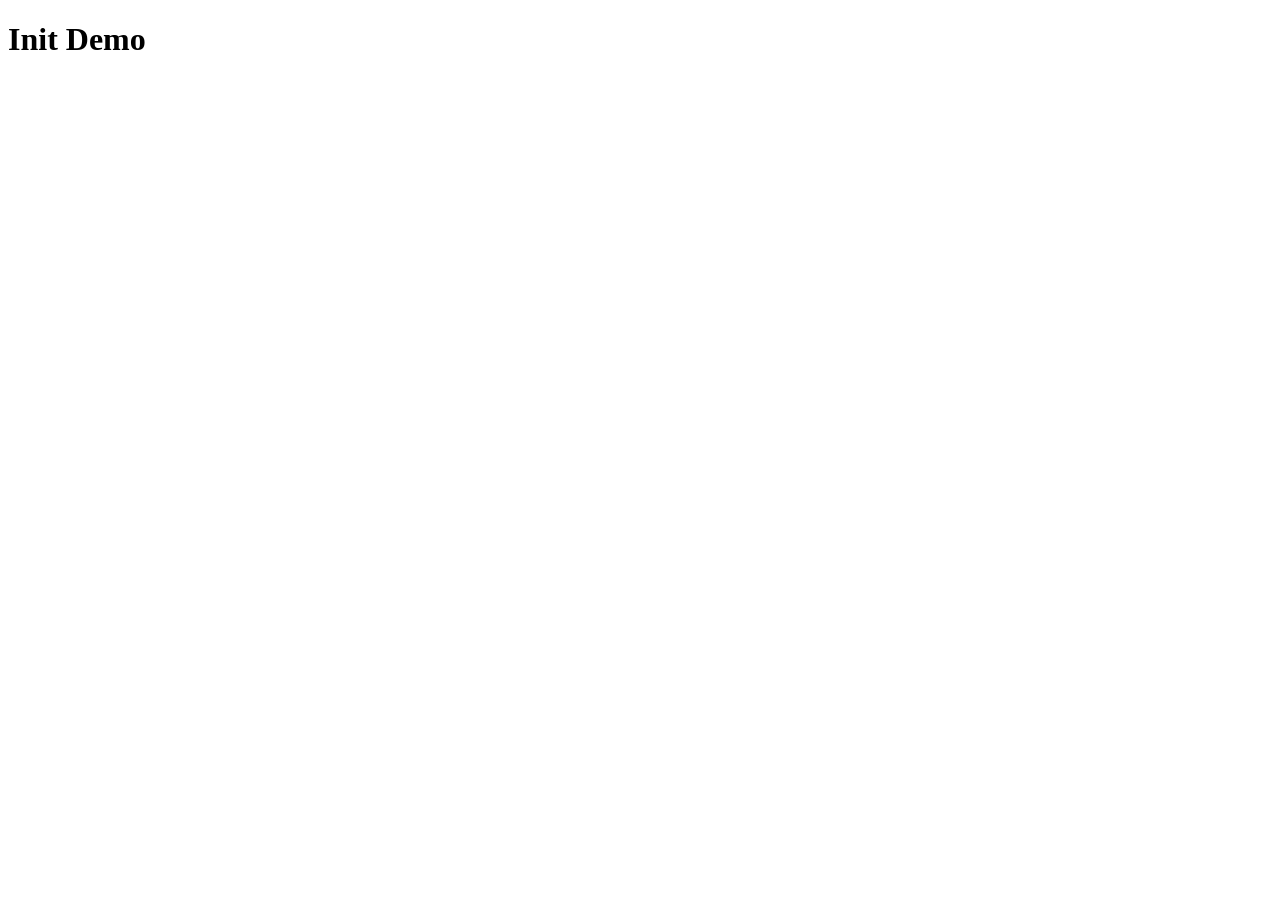
==== index.html @ c3eee356 "Homework Init" ====
<!DOCTYPE html>
<html>
    <head>
        <meta charset="utf-8">
        <meta http-equiv="X-UA-Compatible" content="IE=edge">
        <title>JSDemo</title>
        <meta name="description" content="">
        <meta name="viewport" content="width=device-width, initial-scale=1">
        <link rel="stylesheet" href="">
    </head>
    <body>
        <h1>Init Demo</h1>
        <!--[if lt IE 7]>
            <p class="browsehappy">You are using an <strong>outdated</strong> browser. Please <a href="#">upgrade your browser</a> to improve your experience.</p>
        <![endif]-->
        
    </body>
</html>
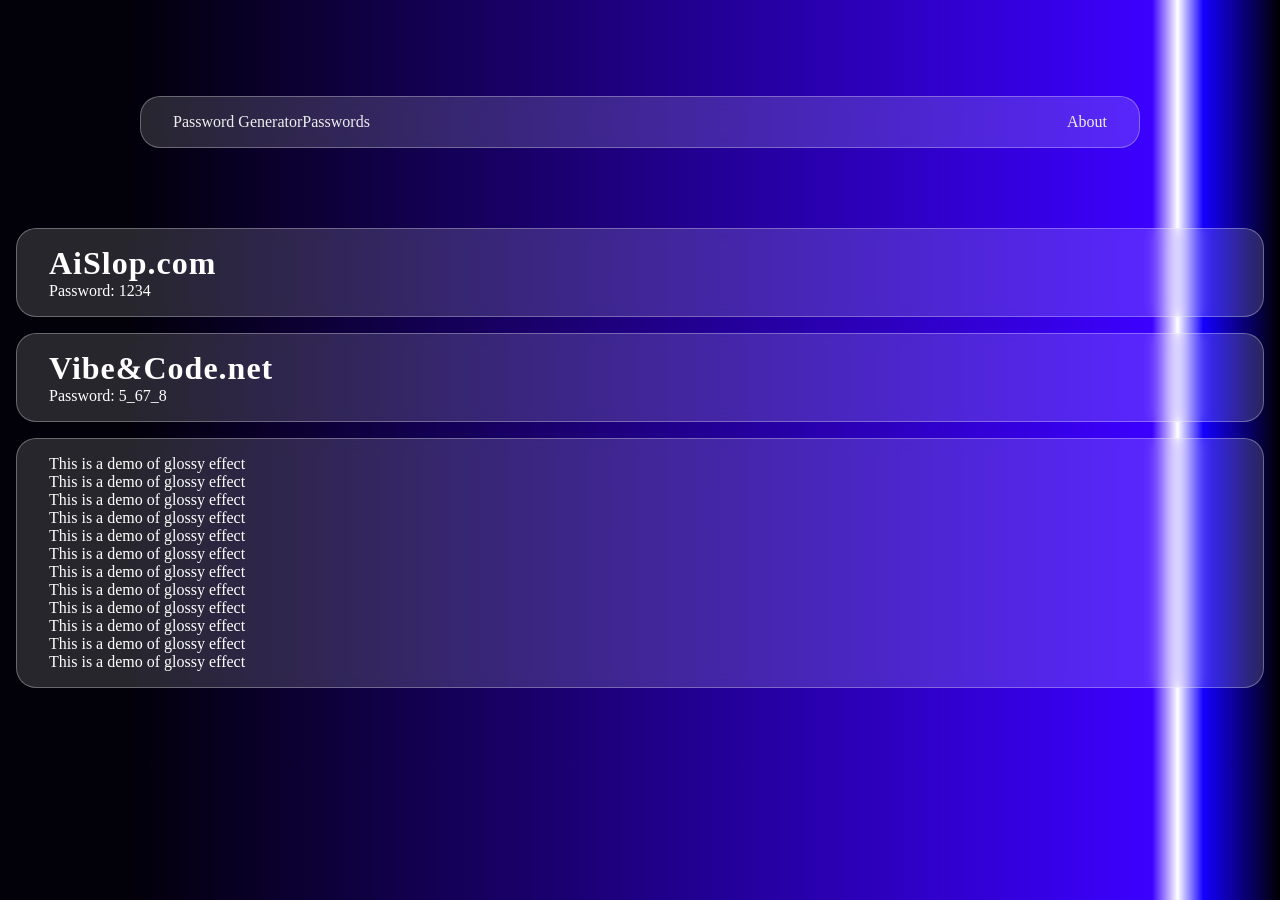
==== commit e429018f: "Moving Somewhere" ====
--- a/index.html
+++ b/index.html
@@ -2,17 +2,53 @@
 <html>
     <head>
         <meta charset="utf-8">
-        <meta http-equiv="X-UA-Compatible" content="IE=edge">
-        <title>JSDemo</title>
-        <meta name="description" content="">
+        <title>PasswordManager</title>
         <meta name="viewport" content="width=device-width, initial-scale=1">
-        <link rel="stylesheet" href="">
+        <link rel="stylesheet" href="styles.css">
     </head>
     <body>
-        <h1>Init Demo</h1>
-        <!--[if lt IE 7]>
-            <p class="browsehappy">You are using an <strong>outdated</strong> browser. Please <a href="#">upgrade your browser</a> to improve your experience.</p>
-        <![endif]-->
+        <header>
+            <nav class="glossy-card">
+                <ul>
+                    <li><a href="passwordgenerator.html">Password Generator</a></li>
+                    <li><a href="passwords.html">Passwords</a></li>
+                    <li><a href="about.html">About</a></li>
+                </ul>
+            </nav> 
+        </header>
+
+        <div class="glossy-card">
+            <h2>AiSlop.com</h2>
+            <p>Password: 1234</p>
+        </div>  
+
+        <div class="glossy-card">
+            <h2>Vibe&Code.net</h2>
+            <p>Password: 5_67_8</p>
+        </div>  
         
+        
+        <div class="glossy-card">
+            <p>This is a demo of glossy effect</p>
+            <p>This is a demo of glossy effect</p>
+            <p>This is a demo of glossy effect</p>
+            <p>This is a demo of glossy effect</p>
+            <p>This is a demo of glossy effect</p>
+            <p>This is a demo of glossy effect</p>
+            <p>This is a demo of glossy effect</p>
+            <p>This is a demo of glossy effect</p>
+            <p>This is a demo of glossy effect</p>
+            <p>This is a demo of glossy effect</p>
+            <p>This is a demo of glossy effect</p>
+            <p>This is a demo of glossy effect</p>
+        </div>     
+         
     </body>
-</html>+</html>
+
+<!-- TODO: Put nav bar to the left-->
+<!-- TODO: Add Font -->
+<!-- TODO: Start generating proper pages && flex box -->
+<!-- TODO: PasswordGenerator.html -->
+<!-- TODO: Login.html -->
+<!-- TODO: Passwords.html -->
--- a/styles.css
+++ b/styles.css
@@ -0,0 +1,134 @@
+:root {
+  --base-color: #00033d;
+  --text-color: #eee;
+  --hover-color: #977dff;
+  --primary-color: #00033d;
+  --accent-color: #0071FF;
+  --secondary-color: #8d8dff;
+  --border-color: #ddd;
+}
+
+* {
+  margin: 0;
+  padding: 0;
+  box-sizing: border-box;
+}
+
+/* html {
+  color: var(--text-color);
+  
+}  */
+
+body {
+  padding: 1em;
+  min-height: 100vh;
+  min-height: 100dvh;
+  /* background-color: var(--base-color); */
+  /* background: linear-gradient(to bottom right, #421496, #000015);  */
+  /* background: radial-gradient(farthest-corner at 40px 40px, #e7d5fe 0, #5413c5 30%, #0a0060 100%); */
+  /* background: radial-gradient(
+    at bottom right,
+    rgb(223, 223, 223) 0%, 
+    rgba(21, 0, 250, 1) 15%, 
+    /* rgb(187, 166, 198) 14%, 
+    
+    rgba(60, 0, 255, 1) 40%,  
+    rgba(0, 0, 0, 1) 100%); */
+
+    background: linear-gradient(270deg,
+      rgba(0, 0, 0, 1) 0%, 
+      rgba(21, 0, 255, 1) 6%, 
+      rgba(255, 255, 255, 1) 8%, 
+      rgba(60, 0, 255, 1) 10%, 
+      rgba(2, 0, 9, 1) 90%);
+  
+}
+
+/* h1, h2, h3 {
+  font-family: ;
+} */
+
+nav {
+  width: min(1000px, 100%);
+  /* background: linear-gradient(45deg, #7226ff, #010030); 
+  border-radius: 5px; */
+}
+
+nav ul {
+  list-style: none;
+  display: flex;
+  /* 
+  align-items: center;
+  list-style-type: none;
+  gap: 2em; */
+}
+
+
+nav li:last-child {
+  margin-left: auto;
+  
+}
+
+nav li {
+  display: flex;
+}
+
+nav a {
+  display: flex;
+  text-decoration: none;
+  color: var(--text-color);
+  transition: background-color 500ms ease;
+  border-radius: 3px;
+}
+
+/* nav a:hover {
+  text-decoration: underline;
+  background-color: var(--hover-color);
+  opacity: 80%;
+} */
+
+header, section {
+  margin: 2em auto;
+  width: min(75em, 100%);
+  background-color: var(--nav-padding-color);
+  padding: min(2em, 15%);
+  border-radius: 1em;
+}
+
+.glossy-card {
+  padding: 1em 2em;
+  margin: 1em auto 1em auto;
+
+  border-radius: 20px;
+  border: 1px solid rgba(255, 255, 255, 0.3);
+  color: #fff;
+
+  background: rgba(255, 255, 255, 0.15);
+  backdrop-filter: blur(7px);
+}
+
+.glossy-card h2 {
+  font-size: 2rem;
+  letter-spacing: 1px;
+}
+
+.glass-card p {
+  font-size: 1.1rem;
+  line-height: 1.6;
+  opacity: 0.9;
+}
+
+.glossy-btn {
+  margin: 20px;
+  padding: 10px 25px;
+  background: rgba(255, 255, 255, 0.2);
+  border: 1px solid rgba(255, 255, 255, 0.4);
+  border-radius: 8px;
+  color: #fff;
+  cursor: pointer;
+  transition: 0.3s;
+}
+
+.glass-btn:hover {
+  background: rgba(255, 255, 255, 0.4);
+}
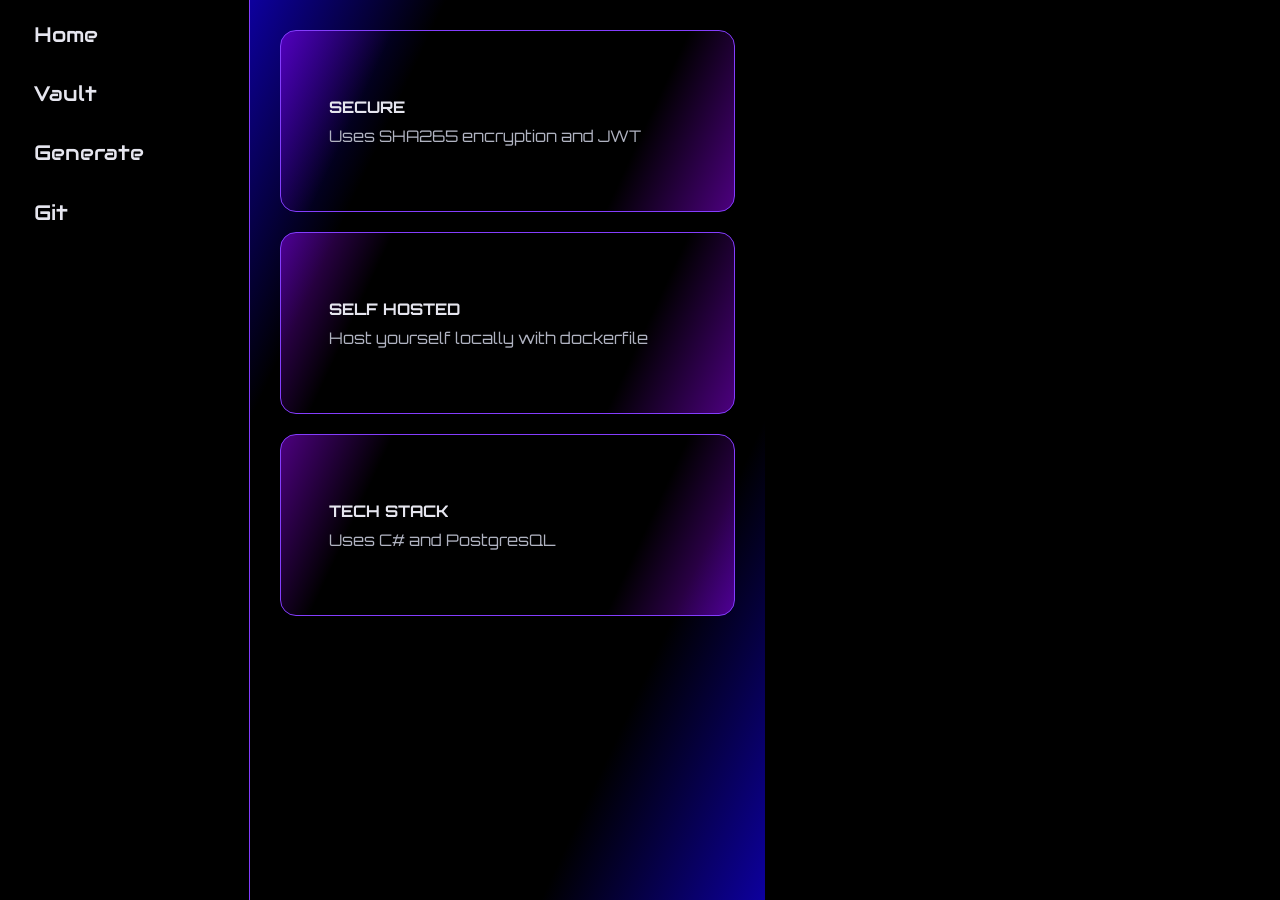
==== commit 80c9d929: "Font And Gradients" ====
--- a/index.html
+++ b/index.html
@@ -1,54 +1,50 @@
 <!DOCTYPE html>
-<html>
-    <head>
-        <meta charset="utf-8">
-        <title>PasswordManager</title>
-        <meta name="viewport" content="width=device-width, initial-scale=1">
-        <link rel="stylesheet" href="styles.css">
-    </head>
-    <body>
-        <header>
-            <nav class="glossy-card">
-                <ul>
-                    <li><a href="passwordgenerator.html">Password Generator</a></li>
-                    <li><a href="passwords.html">Passwords</a></li>
-                    <li><a href="about.html">About</a></li>
-                </ul>
-            </nav> 
-        </header>
+<html lang="en">
+<head>
+    <meta charset="UTF-8">
+    <meta name="viewport" content="width=device-width, initial-scale=1.0">
+    <title>PasswordVault</title>
+    <link rel="stylesheet" href="styles_v2.css">
+</head>
 
-        <div class="glossy-card">
-            <h2>AiSlop.com</h2>
-            <p>Password: 1234</p>
-        </div>  
-
-        <div class="glossy-card">
-            <h2>Vibe&Code.net</h2>
-            <p>Password: 5_67_8</p>
-        </div>  
-        
-        
-        <div class="glossy-card">
-            <p>This is a demo of glossy effect</p>
-            <p>This is a demo of glossy effect</p>
-            <p>This is a demo of glossy effect</p>
-            <p>This is a demo of glossy effect</p>
-            <p>This is a demo of glossy effect</p>
-            <p>This is a demo of glossy effect</p>
-            <p>This is a demo of glossy effect</p>
-            <p>This is a demo of glossy effect</p>
-            <p>This is a demo of glossy effect</p>
-            <p>This is a demo of glossy effect</p>
-            <p>This is a demo of glossy effect</p>
-            <p>This is a demo of glossy effect</p>
-        </div>     
-         
-    </body>
-</html>
-
-<!-- TODO: Put nav bar to the left-->
-<!-- TODO: Add Font -->
-<!-- TODO: Start generating proper pages && flex box -->
-<!-- TODO: PasswordGenerator.html -->
-<!-- TODO: Login.html -->
-<!-- TODO: Passwords.html -->+<body>
+    <nav id="sidebar">
+        <ul>
+            <li class="active">
+                <a href="index_v2.html">
+                    <span>Home</span>
+                </a>
+            </li>
+            <li>
+                <a href="passwords.html">
+                    <span>Vault</span>   
+                </a>
+            </li>
+            <li>
+                <a href="passwordsgenerator.html">
+                    <span>Generate</span>   
+                </a>
+            </li>
+            <li>
+                <a href="https://github.com/DimaOliinyk/JSHomework">
+                    <span>Git</span>  
+                </a>
+            </li>
+        </ul>
+    </nav>
+    <main>
+        <div class="container">
+            <h2>SECURE</h2>
+            <p>Uses SHA265 encryption and JWT</p>
+        </div>
+        <div class="container">
+            <h2>SELF HOSTED</h2>
+            <p>Host yourself locally with dockerfile</p>
+        </div>
+        <div class="container">
+            <h2>TECH STACK</h2>
+            <p>Uses C# and PostgresQL</p>
+        </div>
+    </main>
+</body>
+</html>
--- a/styles_v2.css
+++ b/styles_v2.css
@@ -0,0 +1,160 @@
+@import url('https://fonts.googleapis.com/css?family=Audiowide');
+@import url('https://fonts.googleapis.com/css?family=Orbitron');
+
+:root {
+    --base-color: #000000; 
+    --line-color: #843DFD;
+    --hover-color: #222533;
+    --text-color: #e6e6ef;
+    --accent-color: #5e63ff;
+    --secondary-text-color: #b0b3c1;
+}
+
+*{
+    margin: 0;
+    padding: 0;
+}
+
+html{
+    /* font-family: Audiowide; */
+    line-height: 1.5rem;
+}
+
+body{
+    min-height: 100vh;
+    min-height: 100dvh;
+    background-color: var(--base-color);
+    color: var(--text-color);
+
+    display: grid;
+    grid-template-columns: auto 1fr 1fr;
+}
+
+#sidebar {
+    box-sizing: border-box;
+    height: 100vh;
+    width: 250px;
+    padding: 5px 1em;
+    background-color: var(--base-color-color);
+    border-right: 1px solid var(--line-color);
+
+    position: sticky;
+    top: 0;
+    align-self: start;
+}
+
+#sidebar ul {
+    list-style: none;
+}
+
+/* #sidebar > ul > li:first-child {
+    display: flex;
+    justify-content: right;
+    margin-bottom: 16px;
+} */
+
+#sidebar ul li.active a{
+    /* color: var(--accent-color); */
+}
+
+#sidebar a {
+    padding: .85em;
+    text-decoration: none;
+    color: var(--text-color);
+    display: flex;
+    align-items: center;
+    gap: 1em;
+
+    font-family: Audiowide;
+    font-size: 1.3em;
+}
+
+#sidebar a span {
+    flex-grow: 1;
+}
+
+#sidebar a:hover {
+    /* background-color: var(--hover-color); */
+    background: linear-gradient(45deg, #4A3BFF, #843DFD);
+    border-radius: 10px;
+}
+
+main{
+    padding: min(30px, 7%);
+    background: linear-gradient(115deg,hsl(245, 100%, 31%) 0%, rgba(153, 0, 255, 0) 21%, rgba(153, 0, 255, 0) 76%, hsl(245, 100%, 31%) 100%);
+}
+
+main p{
+    color: var(--secondary-text-color);
+    margin-top: 5px;
+    margin-bottom: 15px;
+}
+
+.container{
+    border: 1px solid var(--line-color);
+    border-radius: 1em;
+    margin-bottom: 20px;
+    padding: min(3em, 15%);
+    background-image: linear-gradient(115deg,rgba(153, 0, 255, 0.5) 0%, rgba(153, 0, 255, 0) 21%, rgba(153, 0, 255, 0) 76%, rgba(153, 0, 255, 0.5) 100%);background-size: 120%;
+    /* background-image: radial-gradient(at top left,rgba(153, 0, 255, 1) 0%, rgba(153, 0, 255, 0) 21%, rgba(153, 0, 255, 0) 76%, rgba(153, 0, 255, 1) 100%);background-size: 120%; */
+    background-size: 100%;
+    transition: background-size 0.5s ease-in-out;
+    max-width: 30em;
+}
+
+.container:hover {
+    /* background-image: linear-gradient(115deg,rgba(153, 0, 255, 1) 0%, rgba(153, 0, 255, 0) 21%, rgba(153, 0, 255, 0) 76%, rgba(153, 0, 255, 1) 100%);background-size: 120%; */
+    background-size: 150%;
+}
+
+.container h2 { 
+    font-family: Audiowide;
+    font-size: 1.5em;
+    margin-top: 1em;
+}
+
+.container h2, p { 
+    font-family: Orbitron;
+    font-size: 1em;
+    margin-top: 1em;
+}
+
+@media(max-width: 500px) {
+    body{
+        grid-template-columns: 1fr;
+    }
+    main {
+        padding: 2em 1em 60px 1em;
+    }
+    .container {
+        padding: 1em;
+        background-image: none;
+    }
+    #sidebar {
+        height: 60px;
+        width: 100%;
+        border-right: none;
+        border-top: 1px solid var(--line-color);
+        position: fixed;
+        top: unset;
+        bottom: 0;
+        background-color: var(--base-color);
+    }
+
+    #sidebar li:last-child{
+        display: none;
+    }
+
+    #sidebar > ul {
+        padding: 1;
+        display: grid;
+        grid-auto-columns: 60px;
+        grid-auto-flow: column;
+        align-items: center;
+        overflow-x: scroll;
+    }
+
+    .container:hover {
+        background-image: transparent;
+    }   
+}
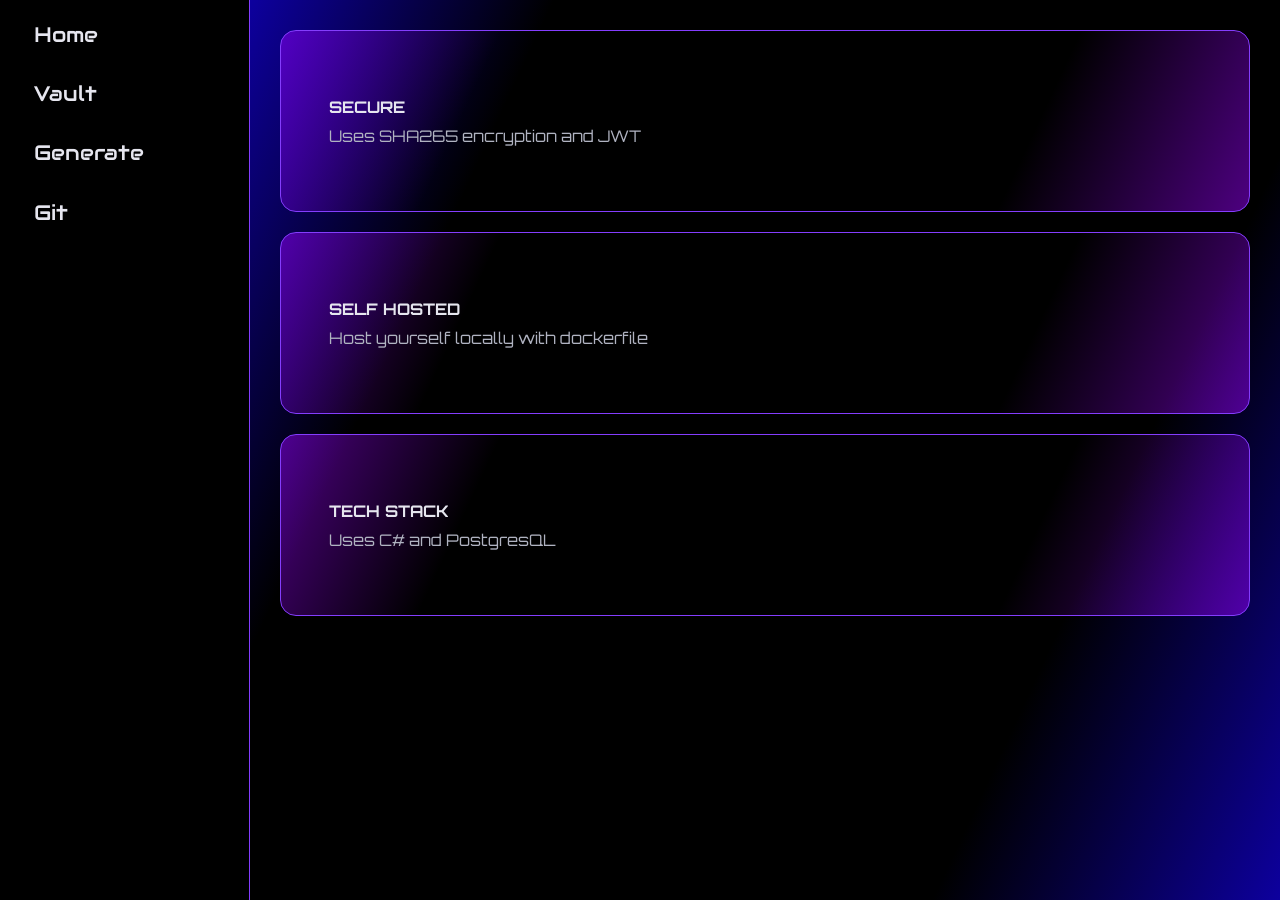
==== commit a31b40eb: "Landing page close to final" ====
--- a/index.html
+++ b/index.html
@@ -37,13 +37,15 @@
             <h2>SECURE</h2>
             <p>Uses SHA265 encryption and JWT</p>
         </div>
+                
         <div class="container">
             <h2>SELF HOSTED</h2>
             <p>Host yourself locally with dockerfile</p>
         </div>
-        <div class="container">
-            <h2>TECH STACK</h2>
-            <p>Uses C# and PostgresQL</p>
+        
+        <div class="container" >
+                    <h2>TECH STACK</h2>
+                    <p>Uses C# and PostgresQL</p>
         </div>
     </main>
 </body>
--- a/styles_v2.css
+++ b/styles_v2.css
@@ -16,7 +16,6 @@
 }
 
 html{
-    /* font-family: Audiowide; */
     line-height: 1.5rem;
 }
 
@@ -27,7 +26,7 @@
     color: var(--text-color);
 
     display: grid;
-    grid-template-columns: auto 1fr 1fr;
+    grid-template-columns: auto 1fr;
 }
 
 #sidebar {
@@ -47,11 +46,14 @@
     list-style: none;
 }
 
-/* #sidebar > ul > li:first-child {
+.row {
     display: flex;
-    justify-content: right;
-    margin-bottom: 16px;
-} */
+}
+
+.column {
+    flex: 50%; 
+    padding: 5px;
+}
 
 #sidebar ul li.active a{
     /* color: var(--accent-color); */
@@ -74,7 +76,6 @@
 }
 
 #sidebar a:hover {
-    /* background-color: var(--hover-color); */
     background: linear-gradient(45deg, #4A3BFF, #843DFD);
     border-radius: 10px;
 }
@@ -96,14 +97,11 @@
     margin-bottom: 20px;
     padding: min(3em, 15%);
     background-image: linear-gradient(115deg,rgba(153, 0, 255, 0.5) 0%, rgba(153, 0, 255, 0) 21%, rgba(153, 0, 255, 0) 76%, rgba(153, 0, 255, 0.5) 100%);background-size: 120%;
-    /* background-image: radial-gradient(at top left,rgba(153, 0, 255, 1) 0%, rgba(153, 0, 255, 0) 21%, rgba(153, 0, 255, 0) 76%, rgba(153, 0, 255, 1) 100%);background-size: 120%; */
     background-size: 100%;
     transition: background-size 0.5s ease-in-out;
-    max-width: 30em;
 }
 
 .container:hover {
-    /* background-image: linear-gradient(115deg,rgba(153, 0, 255, 1) 0%, rgba(153, 0, 255, 0) 21%, rgba(153, 0, 255, 0) 76%, rgba(153, 0, 255, 1) 100%);background-size: 120%; */
     background-size: 150%;
 }
 
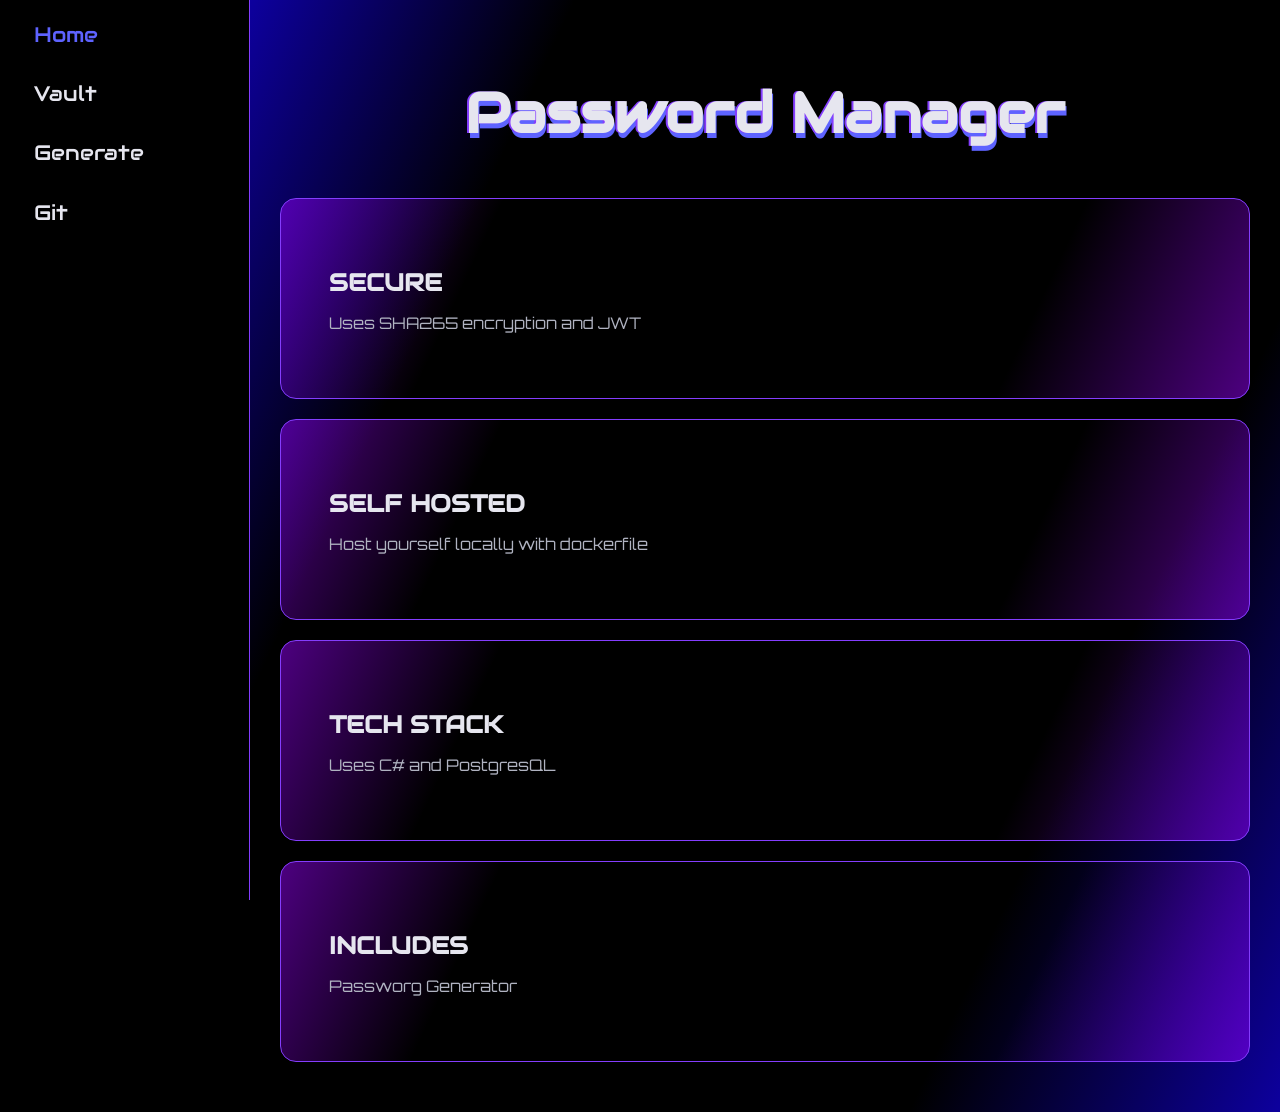
==== commit cb0763eb: "Some Redesign" ====
--- a/index.html
+++ b/index.html
@@ -11,7 +11,7 @@
     <nav id="sidebar">
         <ul>
             <li class="active">
-                <a href="index_v2.html">
+                <a href="index.html">
                     <span>Home</span>
                 </a>
             </li>
@@ -21,7 +21,7 @@
                 </a>
             </li>
             <li>
-                <a href="passwordsgenerator.html">
+                <a href="generator.html">
                     <span>Generate</span>   
                 </a>
             </li>
@@ -33,6 +33,8 @@
         </ul>
     </nav>
     <main>
+        <h1>Password Manager</h1> 
+
         <div class="container">
             <h2>SECURE</h2>
             <p>Uses SHA265 encryption and JWT</p>
@@ -44,8 +46,13 @@
         </div>
         
         <div class="container" >
-                    <h2>TECH STACK</h2>
-                    <p>Uses C# and PostgresQL</p>
+            <h2>TECH STACK</h2>
+            <p>Uses C# and PostgresQL</p>
+        </div>
+
+        <div class="container" >
+            <h2>INCLUDES</h2>
+            <p>Passworg Generator</p>
         </div>
     </main>
 </body>
--- a/styles_v2.css
+++ b/styles_v2.css
@@ -56,7 +56,7 @@
 }
 
 #sidebar ul li.active a{
-    /* color: var(--accent-color); */
+    color: var(--accent-color);
 }
 
 #sidebar a {
@@ -73,11 +73,17 @@
 
 #sidebar a span {
     flex-grow: 1;
-}
-
-#sidebar a:hover {
+    transition: 250ms ease-in-out;
+}
+
+/* #sidebar a:hover {
     background: linear-gradient(45deg, #4A3BFF, #843DFD);
     border-radius: 10px;
+} */
+
+#sidebar a span:hover {
+    /* text-shadow: red -2px 0, cyan 2px 0; */
+    letter-spacing: 0.5em;
 }
 
 main{
@@ -89,6 +95,15 @@
     color: var(--secondary-text-color);
     margin-top: 5px;
     margin-bottom: 15px;
+}
+
+main h1{
+    font-family: Audiowide;
+    font-size: 3.5em;
+    text-align: center;
+    margin: 1em;
+    line-height: 1em;
+    text-shadow: var(--line-color) -2px 0px, var(--accent-color) 1px 5px;
 }
 
 .container{
@@ -102,7 +117,7 @@
 }
 
 .container:hover {
-    background-size: 150%;
+    background-size: 500%;
 }
 
 .container h2 { 
@@ -111,19 +126,137 @@
     margin-top: 1em;
 }
 
-.container h2, p { 
-    font-family: Orbitron;
-    font-size: 1em;
-    margin-top: 1em;
-}
-
-@media(max-width: 500px) {
+.container p { 
+    font-family: Orbitron;
+    font-size: 1em;
+    margin-top: 1em;
+}
+
+.container h1 { 
+    font-family: Orbitron;
+    font-size: 2em;
+    margin-top: 1em;
+}
+
+.container label {
+    font-family: Orbitron;
+    font-size: 1em;
+    margin-top: 1em;
+}
+
+.passwordSubmit {
+    flex: 1 0 40px;
+    font-family: Orbitron;
+    font-size: 1em;
+    margin-top: 1em;
+    background-image: linear-gradient(45deg, #4A3BFF, #843DFD);
+    border-radius: 5px;
+    outline: none;
+    border: none;
+    color: white;
+    padding: 1em;
+    margin: 0.5em;
+    transition: box-shadow 0.3s ease-in-out; 
+}
+
+.passwordSubmit:hover {
+    box-shadow: 0 5px 15px var(--line-color);
+}
+
+.loginForm {
+    margin-top: 40px;
+    margin-bottom: 70px;
+    width: min(300px, 100%);
+    border: 1px solid var(--line-color);
+    border-radius: 1em;
+    padding: 3em;
+    justify-self: center;
+    background-image: linear-gradient(135deg,rgba(153, 0, 255, 0.5) 0%, rgba(153, 0, 255, 0) 50%); 
+    transition: box-shadow 0.3s ease-in-out; 
+}
+
+.loginForm div h2 { 
+    text-transform: uppercase;
+    text-align: center;
+    font-family: Audiowide;
+    font-size: 2em;
+    margin-bottom: 1em;
+    line-height: 1;
+}
+
+.loginForm div h3 { 
+    text-align: center;
+    font-family: Orbitron;
+    font-size: 1.5em;
+}
+
+.loginForm:hover {
+    box-shadow: 0 5px 15px var(--line-color);
+}
+
+.loginForm > div {
+    width: 100%;
+    display: flex;
+    justify-content: center;
+    margin: 5px;
+}
+
+.loginForm input {
+    color: white;
+    box-sizing: border-box;
+    flex-grow: 1;
+    min-width: 0;
+    height: 50px;
+    font-family: Orbitron;
+    font-size: 1.5em;
+    text-align: center;
+    padding: 1em;
+    margin-top: 15px;
+    border: 1px solid var(--line-color);
+    border-radius: 1em;
+    background-color: transparent;
+    transition: 150ms ease-in-out;
+}
+
+.loginForm input:hover {
+    border: 1.5px solid var(--accent-color);
+}
+
+.loginForm input:focus {
+    outline: none;
+    border: 1.5px solid var(--accent-color);
+    caret-color: var(--accent-color);    
+}
+
+.loginForm button {
+    margin-top: 30px;
+    border: none;
+    border-radius: 1000px;
+    padding: .85em 4em;    
+    background-image: linear-gradient(45deg, #4A3BFF, #843DFD);
+    font-family: Orbitron;
+    font-size: 1em;
+    text-transform: uppercase;
+    color: white;               
+    cursor: pointer;
+    transition: 500ms ease-in-out;
+}
+
+.loginForm button:hover {
+    letter-spacing: 1.1em;
+}
+
+@media(max-width: 750px) {
     body{
         grid-template-columns: 1fr;
     }
     main {
         padding: 2em 1em 60px 1em;
     }
+    main h1 {
+        font-size: 2em;
+    }
+
     .container {
         padding: 1em;
         background-image: none;
@@ -155,4 +288,14 @@
     .container:hover {
         background-image: transparent;
     }   
+
+    .container h1 { 
+    font-family: Orbitron;
+    font-size: 1em;
+    margin-top: 1em;
+    }
+
+    .loginForm button:hover {
+        letter-spacing: 0.5em;
+    }
 }
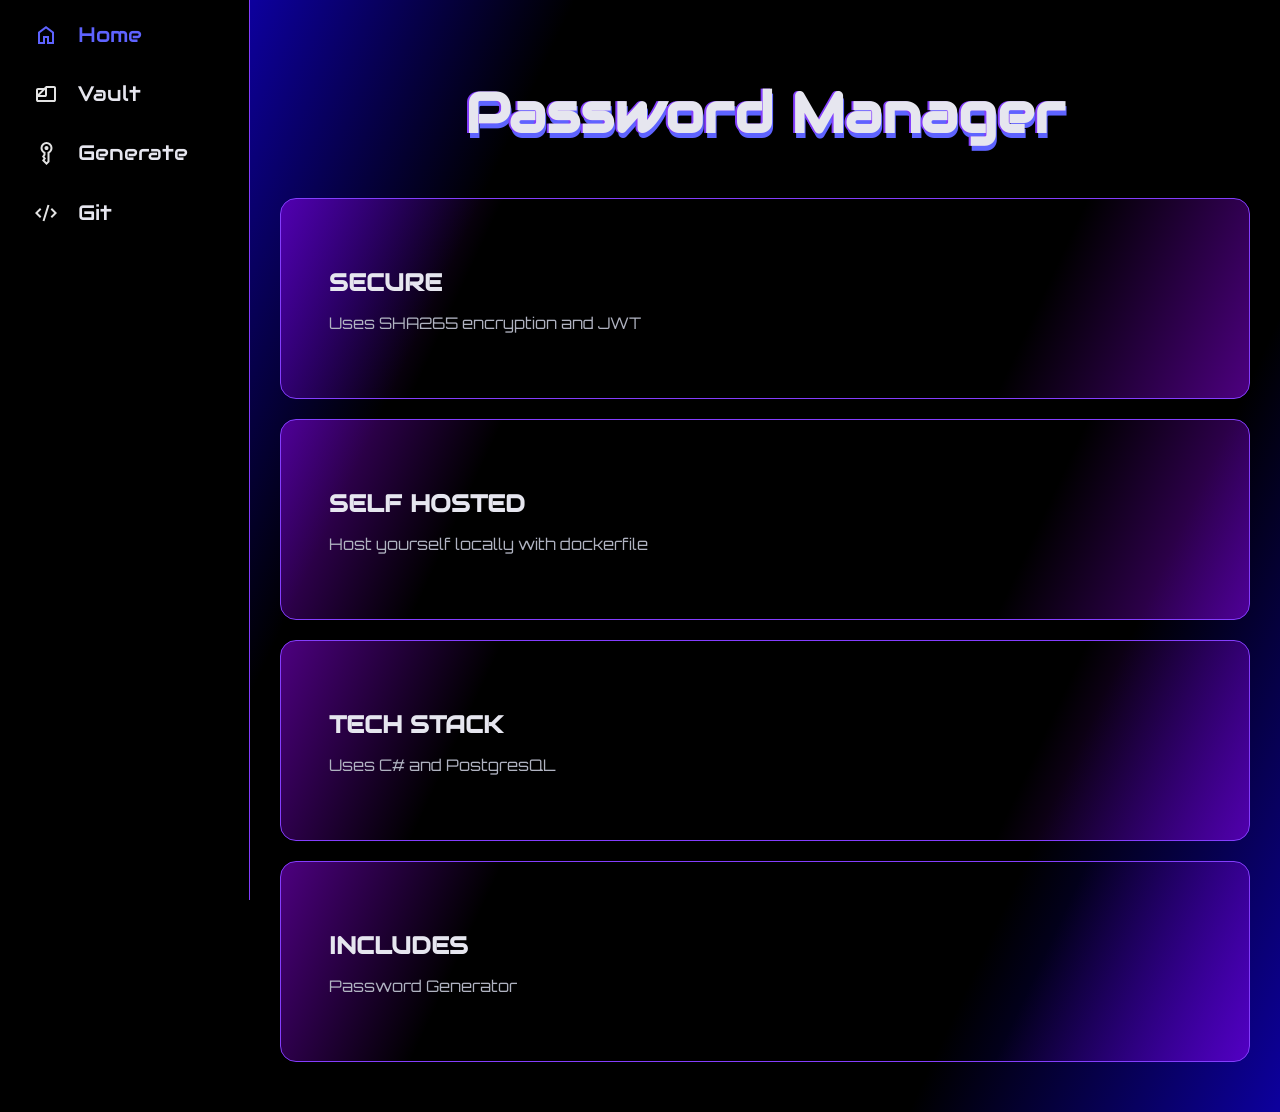
==== commit ceb82be0: "Clean up and Icons" ====
--- a/index.html
+++ b/index.html
@@ -4,7 +4,7 @@
     <meta charset="UTF-8">
     <meta name="viewport" content="width=device-width, initial-scale=1.0">
     <title>PasswordVault</title>
-    <link rel="stylesheet" href="styles_v2.css">
+    <link rel="stylesheet" href="styles.css">
 </head>
 
 <body>
@@ -12,21 +12,25 @@
         <ul>
             <li class="active">
                 <a href="index.html">
+                    <svg xmlns="http://www.w3.org/2000/svg" height="24px" viewBox="0 -960 960 960" width="24px" fill="#e3e3e3"><path d="M240-200h120v-240h240v240h120v-360L480-740 240-560v360Zm-80 80v-480l320-240 320 240v480H520v-240h-80v240H160Zm320-350Z"/></svg>
                     <span>Home</span>
                 </a>
             </li>
             <li>
                 <a href="passwords.html">
+                    <svg xmlns="http://www.w3.org/2000/svg" height="24px" viewBox="0 -960 960 960" width="24px" fill="#e3e3e3"><path d="M160-160q-33 0-56.5-23.5T80-240v-400q0-33 23.5-56.5T160-720h240l80-80h320q33 0 56.5 23.5T880-720v480q0 33-23.5 56.5T800-160H160Zm73-280h207v-207L233-440Zm-73-40 160-160H160v160Zm0 120v120h640v-480H520v280q0 33-23.5 56.5T440-360H160Zm280-160Z"/></svg>
                     <span>Vault</span>   
                 </a>
             </li>
             <li>
                 <a href="generator.html">
+                    <svg xmlns="http://www.w3.org/2000/svg" height="24px" viewBox="0 -960 960 960" width="24px" fill="#e3e3e3"><path d="M443.5-736.5Q467-760 500-760t56.5 23.5Q580-713 580-680t-23.5 56.5Q533-600 500-600t-56.5-23.5Q420-647 420-680t23.5-56.5ZM500 0 320-180l60-80-60-80 60-85v-47q-54-32-87-86.5T260-680q0-100 70-170t170-70q100 0 170 70t70 170q0 67-33 121.5T620-472v352L500 0ZM340-680q0 56 34 98.5t86 56.5v125l-41 58 61 82-55 71 75 75 40-40v-371q52-14 86-56.5t34-98.5q0-66-47-113t-113-47q-66 0-113 47t-47 113Z"/></svg>
                     <span>Generate</span>   
                 </a>
             </li>
             <li>
                 <a href="https://github.com/DimaOliinyk/JSHomework">
+                    <svg xmlns="http://www.w3.org/2000/svg" height="24px" viewBox="0 -960 960 960" width="24px" fill="#e3e3e3"><path d="M240-280 40-480l200-200 56 56-143 144 143 144-56 56Zm178 132-76-24 200-640 76 24-200 640Zm302-132-56-56 143-144-143-144 56-56 200 200-200 200Z"/></svg>
                     <span>Git</span>  
                 </a>
             </li>
@@ -52,7 +56,7 @@
 
         <div class="container" >
             <h2>INCLUDES</h2>
-            <p>Passworg Generator</p>
+            <p>Password Generator</p>
         </div>
     </main>
 </body>
--- a/styles.css
+++ b/styles.css
@@ -0,0 +1,329 @@
+@import url('https://fonts.googleapis.com/css?family=Audiowide');
+@import url('https://fonts.googleapis.com/css?family=Orbitron');
+
+:root {
+    --base-color: #000000; 
+    --line-color: #843DFD;
+    --hover-color: #222533;
+    --text-color: #e6e6ef;
+    --accent-color: #5e63ff;
+    --secondary-text-color: #b0b3c1;
+}
+
+*{
+    margin: 0;
+    padding: 0;
+}
+
+html{
+    line-height: 1.5rem;
+}
+
+body{
+    min-height: 100vh;
+    min-height: 100dvh;
+    background-color: var(--base-color);
+    color: var(--text-color);
+
+    display: grid;
+    grid-template-columns: auto 1fr;
+}
+
+#sidebar {
+    box-sizing: border-box;
+    height: 100vh;
+    width: 250px;
+    padding: 5px 1em;
+    background-color: var(--base-color-color);
+    border-right: 1px solid var(--line-color);
+
+    position: sticky;
+    top: 0;
+    align-self: start;
+}
+
+#sidebar ul {
+    list-style: none;
+}
+
+#sidebar ul li.active a{
+    color: var(--accent-color);
+}
+
+#sidebar ul li.active a svg{
+    fill: var(--accent-color);
+}
+
+
+#sidebar a {
+    padding: .85em;
+    text-decoration: none;
+    color: var(--text-color);
+    display: flex;
+    align-items: center;
+    gap: 1em;
+
+    font-family: Audiowide;
+    font-size: 1.3em;
+}
+
+#sidebar a span {
+    flex-grow: 1;
+    transition: 250ms ease-in-out;
+}
+
+#sidebar a span:hover {
+    /* text-shadow: red -2px 0, cyan 2px 0; */
+    letter-spacing: 0.25em;
+}
+
+main{
+    padding: min(30px, 7%);
+    background: linear-gradient(115deg,hsl(245, 100%, 31%) 0%, rgba(153, 0, 255, 0) 21%, rgba(153, 0, 255, 0) 76%, hsl(245, 100%, 31%) 100%);
+}
+
+main p{
+    color: var(--secondary-text-color);
+    margin-top: 5px;
+    margin-bottom: 15px;
+}
+
+main h1{
+    font-family: Audiowide;
+    font-size: 3.5em;
+    text-align: center;
+    margin: 1em;
+    line-height: 1em;
+    text-shadow: var(--line-color) -2px 0px, var(--accent-color) 1px 5px;
+}
+
+.container{
+    border: 1px solid var(--line-color);
+    border-radius: 1em;
+    margin-bottom: 20px;
+    padding: min(3em, 15%);
+    background-image: linear-gradient(115deg,rgba(153, 0, 255, 0.5) 0%, rgba(153, 0, 255, 0) 21%, rgba(153, 0, 255, 0) 76%, rgba(153, 0, 255, 0.5) 100%);background-size: 120%;
+    background-size: 100%;
+    transition: background-size 0.5s ease-in-out;
+}
+
+.container:hover {
+    background-size: 500%;
+}
+
+.container h2 { 
+    font-family: Audiowide;
+    font-size: 1.5em;
+    margin-top: 1em;
+}
+
+.container p { 
+    font-family: Orbitron;
+    font-size: 1em;
+    margin-top: 1em;
+}
+
+.container h1 { 
+    font-family: Orbitron;
+    font-size: 2em;
+    margin-top: 1em;
+}
+
+.container label {
+    font-family: Orbitron;
+    font-size: 1em;
+    margin-top: 1em;
+}
+
+.passwordSubmit {
+    flex: 1 0 40px;
+    font-family: Orbitron;
+    font-size: 1em;
+    margin-top: 1em;
+    background-image: linear-gradient(45deg, #4A3BFF, #843DFD);
+    border-radius: 5px;
+    outline: none;
+    border: none;
+    color: white;
+    padding: 1em;
+    margin: 0.5em;
+    transition: box-shadow 0.3s ease-in-out; 
+}
+
+.passwordSubmit:hover {
+    box-shadow: 0 5px 15px var(--line-color);
+}
+
+.loginForm {
+    margin-top: 40px;
+    margin-bottom: 70px;
+    width: min(300px, 100%);
+    border: 1px solid var(--line-color);
+    border-radius: 1em;
+    padding: 3em;
+    justify-self: center;
+    background-image: linear-gradient(135deg,rgba(153, 0, 255, 0.5) 0%, rgba(153, 0, 255, 0) 50%); 
+    transition: box-shadow 0.3s ease-in-out; 
+}
+
+.loginForm div h2 { 
+    text-transform: uppercase;
+    text-align: center;
+    font-family: Audiowide;
+    font-size: 2em;
+    margin-bottom: 1em;
+    line-height: 1;
+}
+
+.loginForm div h3 { 
+    text-align: center;
+    font-family: Orbitron;
+    font-size: 1.5em;
+}
+
+.loginForm:hover {
+    box-shadow: 0 5px 15px var(--line-color);
+}
+
+.loginForm > div {
+    width: 100%;
+    display: flex;
+    justify-content: center;
+    margin: 5px;
+}
+
+.loginForm input {
+    color: white;
+    box-sizing: border-box;
+    flex-grow: 1;
+    min-width: 0;
+    height: 50px;
+    font-family: Orbitron;
+    font-size: 1.5em;
+    text-align: center;
+    word-break: break-all;
+    padding: 1em;
+    margin-top: 15px;
+    border: 1px solid var(--line-color);
+    border-radius: 1em;
+    background-color: transparent;
+    transition: 150ms ease-in-out;
+}
+
+.loginForm input:hover {
+    border: 1.5px solid var(--accent-color);
+}
+
+.loginForm input:focus {
+    outline: none;
+    border: 1.5px solid var(--accent-color);
+    caret-color: var(--accent-color);    
+}
+
+.loginForm button {
+    margin-top: 30px;
+    border: none;
+    border-radius: 1000px;
+    padding: .85em 4em;    
+    background-image: linear-gradient(45deg, #4A3BFF, #843DFD);
+    font-family: Orbitron;
+    font-size: 1em;
+    text-transform: uppercase;
+    color: white;               
+    cursor: pointer;
+    transition: 500ms ease-in-out;
+}
+
+.loginForm button:hover {
+    letter-spacing: 1.1em;
+}
+
+.loginForm a{
+    font-family: Orbitron;
+    font-size: 0.9em;
+    margin: 0.5em;
+    word-break: break-all;
+    color: #b0b3c1;
+}
+
+.loginForm p{
+    font-family: Orbitron;
+    font-size: 0.9em;
+    word-break: break-all;
+    color: var(--accent-color);
+    margin: none;
+}
+
+.loginForm .deleteButton{
+    margin-top: 30px;
+    border: none;
+    border-radius: 1000px;
+    padding: .85em 4em;    
+    background-image: linear-gradient(45deg, #ff3b3b, #843DFD);
+    font-family: Orbitron;
+    font-size: 1em;
+    text-transform: uppercase;
+    letter-spacing: 0.5em;
+    color: white;               
+    cursor: pointer;
+}
+
+.loginForm .deleteButton:hover {
+    letter-spacing: -0.1em;
+}
+
+@media(max-width: 600px) {
+    body{
+        grid-template-columns: 1fr;
+    }
+    main {
+        padding: 2em 1em 60px 1em;
+    }
+    main h1 {
+        font-size: 2em;
+    }
+
+    .container {
+        padding: 1em;
+        background-image: none;
+    }
+    #sidebar {
+        height: 60px;
+        width: 100%;
+        border-right: none;
+        border-top: 1px solid var(--line-color);
+        position: fixed;
+        top: unset;
+        bottom: 0;
+        background-color: var(--base-color);
+    }
+
+    #sidebar li span{
+        display: none;
+    }
+    #sidebar li:last-child{
+        display: none;
+    }
+    
+    #sidebar > ul {
+        padding: 1;
+        display: grid;
+        grid-auto-columns: 60px;
+        grid-auto-flow: column;
+        align-items: center;
+        overflow-x: scroll;
+        justify-self: center;
+    }
+
+    .container:hover {
+        background-image: transparent;
+    }   
+
+    .container h2 {
+        text-shadow: var(--line-color) -2px 1px;
+    }
+
+    .loginForm button:hover {
+        letter-spacing: 0.5em;
+    }
+}
